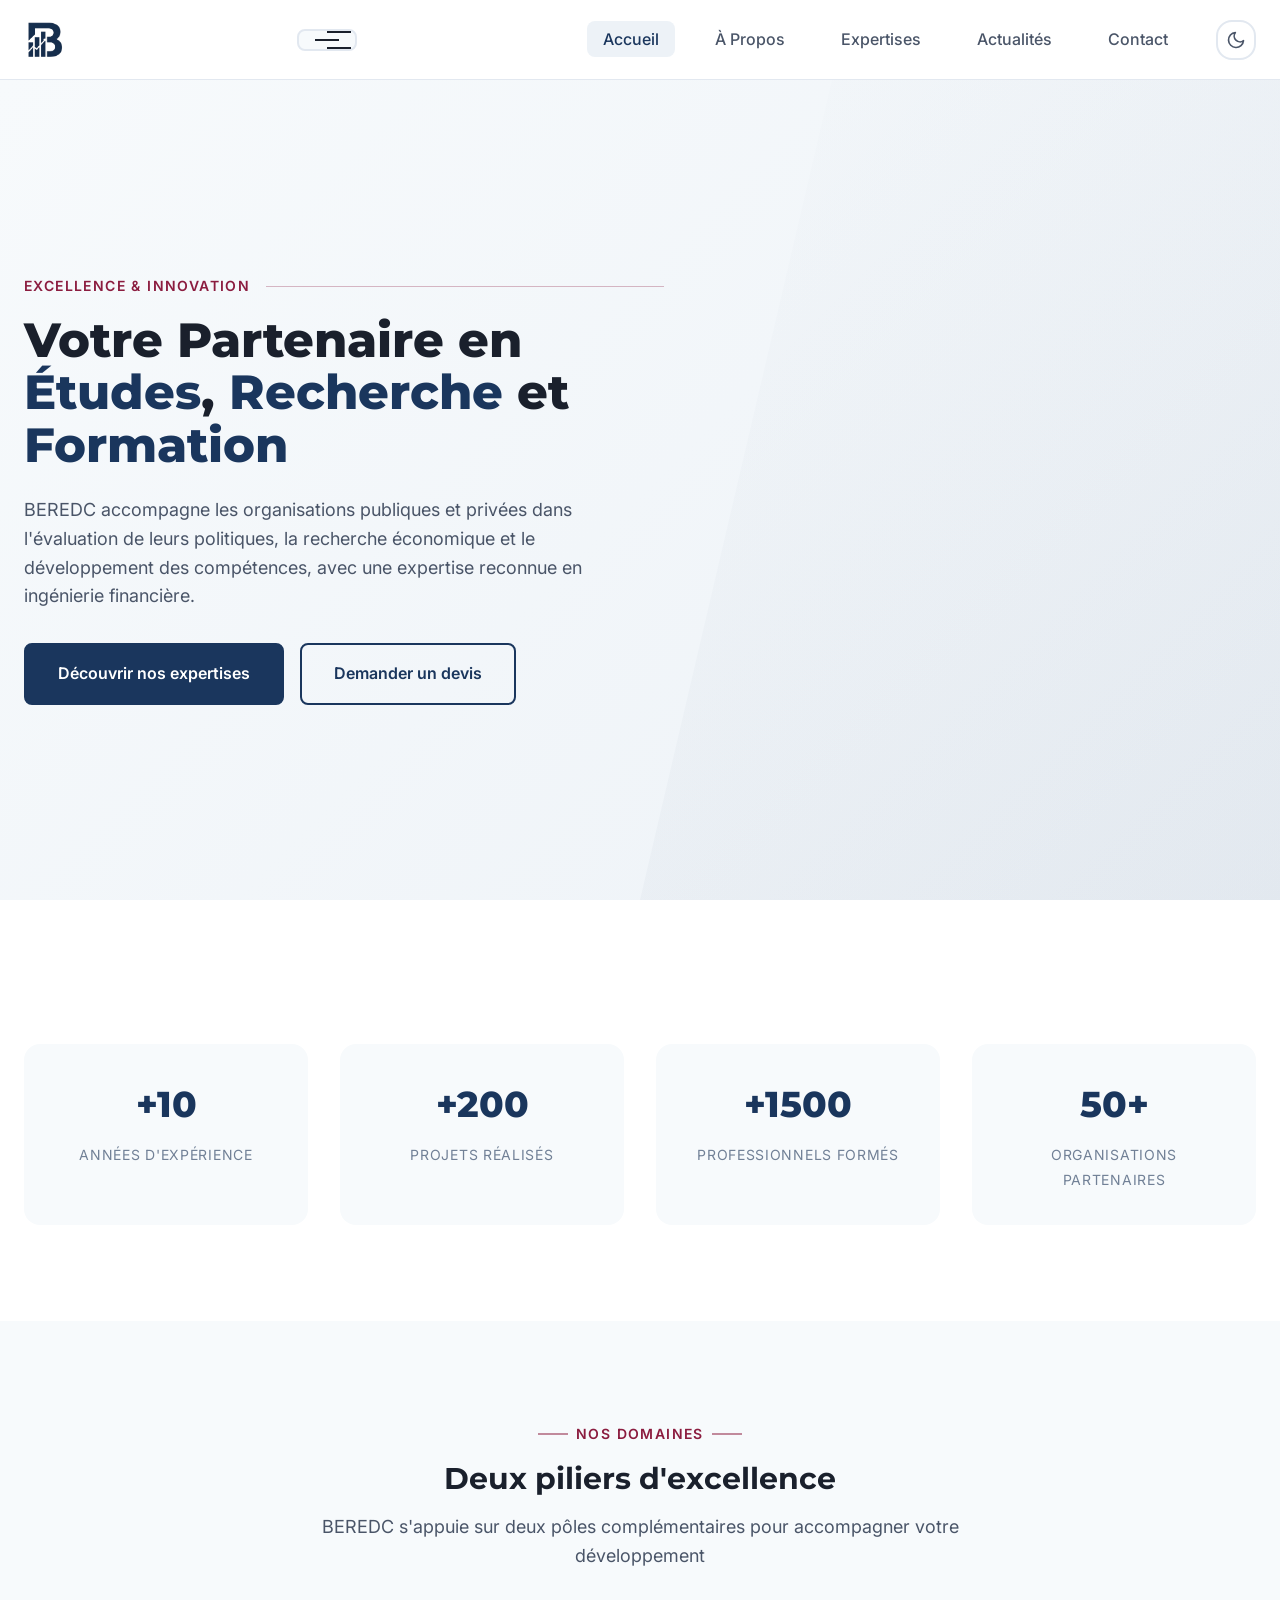
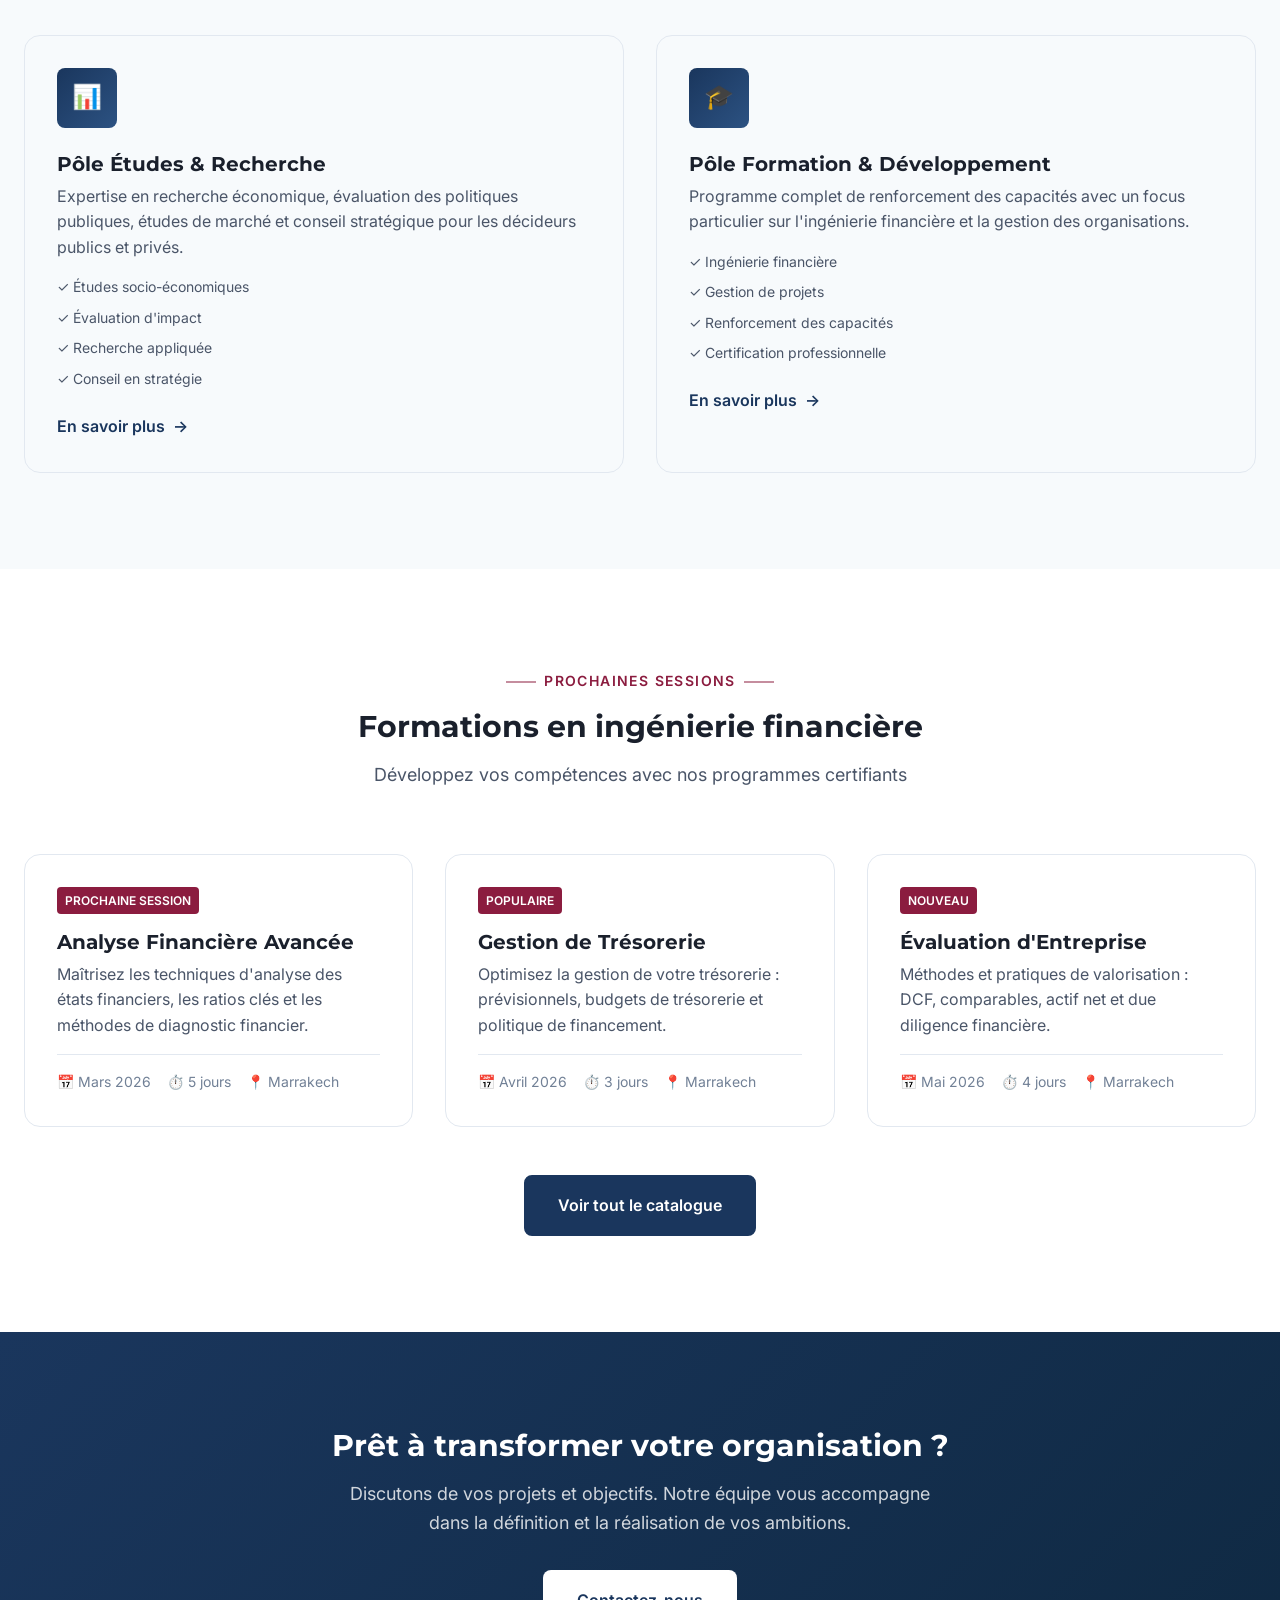
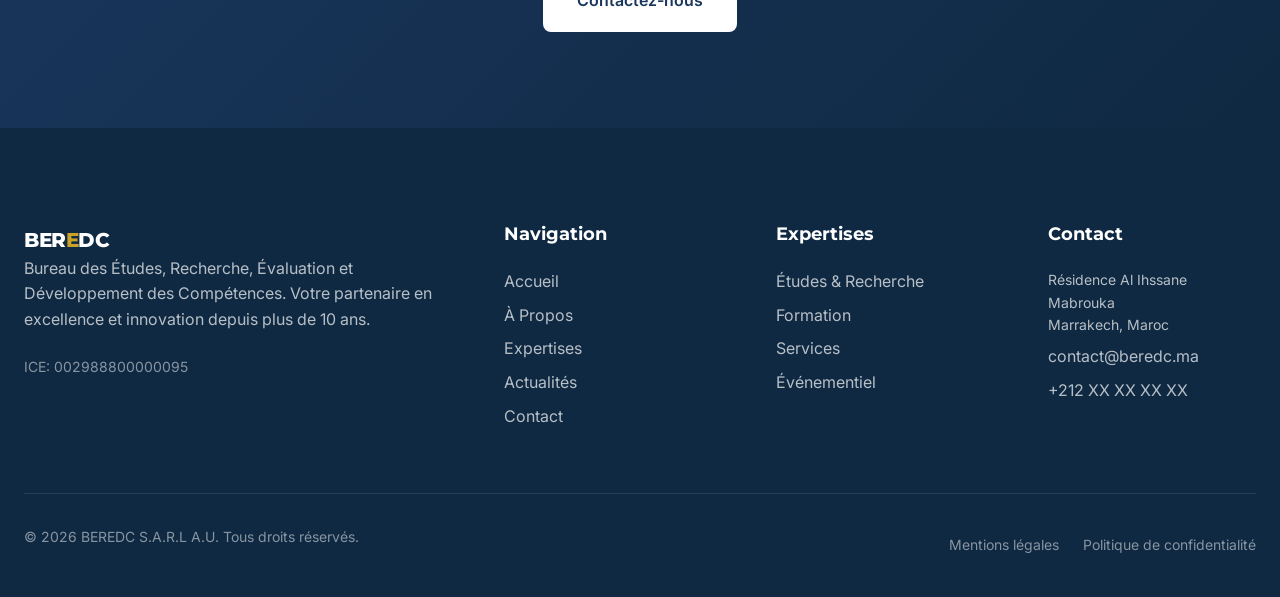
==== index.html @ d939fa5c "Initial commit: BEREDC website with responsive design, dark/light mode, mobile menu, all pages" ====
<!DOCTYPE html>
<html lang="fr">
<head>
  <meta charset="UTF-8">
  <meta name="viewport" content="width=device-width, initial-scale=1.0">
  <meta name="description" content="BEREDC - Bureau des Études, Recherche, Évaluation et Développement des Compétences. Expertise en études économiques, évaluation des politiques publiques et formation professionnelle à Marrakech.">
  <meta name="keywords" content="BEREDC, études économiques, recherche, évaluation, formation, développement des compétences, Marrakech, Maroc">
  <meta name="author" content="BEREDC S.A.R.L A.U">
  <meta name="theme-color" content="#1a365d">
  
  <!-- Open Graph -->
  <meta property="og:title" content="BEREDC - Excellence en Études, Recherche et Formation">
  <meta property="og:description" content="Bureau des Études, Recherche, Évaluation et Développement des Compétences. Expertise en études économiques et formation professionnelle.">
  <meta property="og:type" content="website">
  <meta property="og:url" content="https://www.beredc.ma">
  <meta property="og:image" content="https://www.beredc.ma/images/og-image.jpg">
  
  <title>BEREDC | Bureau des Études, Recherche & Développement des Compétences</title>
  
  <!-- Fonts -->
  <link rel="preconnect" href="https://fonts.googleapis.com">
  <link rel="preconnect" href="https://fonts.gstatic.com" crossorigin>
  <link href="https://fonts.googleapis.com/css2?family=Inter:wght@400;500;600;700&family=Montserrat:wght@600;700;800&display=swap" rel="stylesheet">
  
  <!-- Styles -->
  <link rel="stylesheet" href="css/styles.css">
  
  <!-- Favicon -->
  <link rel="icon" type="image/svg+xml" href="data:image/svg+xml,<svg xmlns='http://www.w3.org/2000/svg' viewBox='0 0 100 100'><text y='.9em' font-size='90'>🏛️</text></svg>">
  
  <!-- JSON-LD Structured Data -->
  <script type="application/ld+json">
  {
    "@context": "https://schema.org",
    "@type": "LocalBusiness",
    "name": "BEREDC S.A.R.L A.U",
    "alternateName": "Bureau des Études, Recherche, Évaluation et Développement des Compétences",
    "description": "Expertise en études économiques, évaluation des politiques publiques et formation professionnelle",
    "url": "https://www.beredc.ma",
    "telephone": "+212-XXX-XXXXXX",
    "email": "contact@beredc.ma",
    "address": {
      "@type": "PostalAddress",
      "streetAddress": "Résidence Al Ihssane Mabrouka",
      "addressLocality": "Marrakech",
      "addressCountry": "MA"
    },
    "founder": {
      "@type": "Person",
      "name": "M. El Houssain Choukar"
    },
    "taxID": "002988800000095",
    "sameAs": []
  }
  </script>
</head>
<body>
  <!-- Header -->
  <header class="header" role="banner">
    <div class="container header-inner">
      <a href="index.html" class="logo" aria-label="BEREDC - Page d'accueil">
        <img src="light%20mode%20logo%20.png" alt="BEREDC" class="logo-img logo-light" width="150" height="50">
        <img src="darkmodelogo%20.png" alt="BEREDC" class="logo-img logo-dark" width="150" height="50">
      </a>
      
      <button class="mobile-menu-btn" id="mobile-menu-btn" aria-label="Menu de navigation" aria-expanded="false" aria-controls="main-nav">
        <span class="hamburger"></span>
        <span class="menu-label">Menu</span>
      </button>
      
      <nav class="nav" id="main-nav" role="navigation" aria-label="Navigation principale">
        <ul class="nav-list">
          <li><a href="index.html" class="nav-link active">Accueil</a></li>
          <li><a href="a-propos.html" class="nav-link">À Propos</a></li>
          <li><a href="expertises.html" class="nav-link">Expertises</a></li>
          <li><a href="actualites.html" class="nav-link">Actualités</a></li>
          <li><a href="contact.html" class="nav-link">Contact</a></li>
        </ul>
        
        <button class="theme-toggle" id="theme-toggle" aria-label="Basculer entre le mode clair et sombre">
          <span class="theme-icon" aria-hidden="true">
            <svg xmlns="http://www.w3.org/2000/svg" viewBox="0 0 24 24" fill="none" stroke="currentColor" stroke-width="2" stroke-linecap="round" stroke-linejoin="round"><path d="M21 12.79A9 9 0 1 1 11.21 3 7 7 0 0 0 21 12.79z"/></svg>
          </span>
        </button>
      </nav>
    </div>
  </header>

  <!-- Main Content -->
  <main class="main">
    <!-- Hero Section -->
    <section class="hero" aria-labelledby="hero-title">
      <div class="container">
        <div class="hero-content">
          <p class="hero-subtitle">Excellence & Innovation</p>
          <h1 id="hero-title" class="hero-title">
            Votre Partenaire en <span class="accent">Études</span>, <span class="accent">Recherche</span> et <span class="accent">Formation</span>
          </h1>
          <p class="hero-description">
            BEREDC accompagne les organisations publiques et privées dans l'évaluation de leurs politiques, 
            la recherche économique et le développement des compétences, avec une expertise reconnue en ingénierie financière.
          </p>
          <div class="hero-cta">
            <a href="expertises.html" class="btn btn-primary">Découvrir nos expertises</a>
            <a href="contact.html" class="btn btn-secondary">Demander un devis</a>
          </div>
        </div>
      </div>
    </section>

    <!-- Stats Section -->
    <section class="section" aria-labelledby="stats-heading">
      <div class="container">
        <h2 id="stats-heading" class="sr-only">Nos chiffres clés</h2>
        <div class="stats-grid">
          <article class="stat-card animate-on-scroll">
            <span class="stat-number">+10</span>
            <span class="stat-label">Années d'expérience</span>
          </article>
          <article class="stat-card animate-on-scroll">
            <span class="stat-number">+200</span>
            <span class="stat-label">Projets réalisés</span>
          </article>
          <article class="stat-card animate-on-scroll">
            <span class="stat-number">+1500</span>
            <span class="stat-label">Professionnels formés</span>
          </article>
          <article class="stat-card animate-on-scroll">
            <span class="stat-number">50+</span>
            <span class="stat-label">Organisations partenaires</span>
          </article>
        </div>
      </div>
    </section>

    <!-- Services Section -->
    <section class="section services-section" aria-labelledby="services-title">
      <div class="container">
        <header class="section-header animate-on-scroll">
          <span class="section-label">Nos Domaines</span>
          <h2 id="services-title" class="section-title">Deux piliers d'excellence</h2>
          <p class="section-description">
            BEREDC s'appuie sur deux pôles complémentaires pour accompagner votre développement
          </p>
        </header>
        
        <div class="cards-grid">
          <!-- Pôle Études -->
          <article class="card animate-on-scroll">
            <div class="card-icon" aria-hidden="true">📊</div>
            <h3 class="card-title">Pôle Études & Recherche</h3>
            <p class="card-description">
              Expertise en recherche économique, évaluation des politiques publiques, études de marché 
              et conseil stratégique pour les décideurs publics et privés.
            </p>
            <ul style="margin-bottom: 1.5rem; color: var(--text-secondary); font-size: 0.875rem;">
              <li style="margin-bottom: 0.5rem;">✓ Études socio-économiques</li>
              <li style="margin-bottom: 0.5rem;">✓ Évaluation d'impact</li>
              <li style="margin-bottom: 0.5rem;">✓ Recherche appliquée</li>
              <li>✓ Conseil en stratégie</li>
            </ul>
            <a href="expertises.html#etudes" class="card-link">
              En savoir plus <span aria-hidden="true">→</span>
            </a>
          </article>
          
          <!-- Pôle Formation -->
          <article class="card animate-on-scroll">
            <div class="card-icon" aria-hidden="true">🎓</div>
            <h3 class="card-title">Pôle Formation & Développement</h3>
            <p class="card-description">
              Programme complet de renforcement des capacités avec un focus particulier sur 
              l'ingénierie financière et la gestion des organisations.
            </p>
            <ul style="margin-bottom: 1.5rem; color: var(--text-secondary); font-size: 0.875rem;">
              <li style="margin-bottom: 0.5rem;">✓ Ingénierie financière</li>
              <li style="margin-bottom: 0.5rem;">✓ Gestion de projets</li>
              <li style="margin-bottom: 0.5rem;">✓ Renforcement des capacités</li>
              <li>✓ Certification professionnelle</li>
            </ul>
            <a href="expertises.html#formation" class="card-link">
              En savoir plus <span aria-hidden="true">→</span>
            </a>
          </article>
        </div>
      </div>
    </section>

    <!-- Formations Phares Section -->
    <section class="section" aria-labelledby="formations-title">
      <div class="container">
        <header class="section-header animate-on-scroll">
          <span class="section-label">Prochaines sessions</span>
          <h2 id="formations-title" class="section-title">Formations en ingénierie financière</h2>
          <p class="section-description">
            Développez vos compétences avec nos programmes certifiants
          </p>
        </header>
        
        <div class="cards-grid">
          <article class="card formation-card animate-on-scroll">
            <span class="formation-badge">Prochaine session</span>
            <h3 class="card-title">Analyse Financière Avancée</h3>
            <p class="card-description">
              Maîtrisez les techniques d'analyse des états financiers, 
              les ratios clés et les méthodes de diagnostic financier.
            </p>
            <div class="formation-meta">
              <span>📅 Mars 2026</span>
              <span>⏱️ 5 jours</span>
              <span>📍 Marrakech</span>
            </div>
          </article>
          
          <article class="card formation-card animate-on-scroll">
            <span class="formation-badge">Populaire</span>
            <h3 class="card-title">Gestion de Trésorerie</h3>
            <p class="card-description">
              Optimisez la gestion de votre trésorerie : prévisionnels, 
              budgets de trésorerie et politique de financement.
            </p>
            <div class="formation-meta">
              <span>📅 Avril 2026</span>
              <span>⏱️ 3 jours</span>
              <span>📍 Marrakech</span>
            </div>
          </article>
          
          <article class="card formation-card animate-on-scroll">
            <span class="formation-badge">Nouveau</span>
            <h3 class="card-title">Évaluation d'Entreprise</h3>
            <p class="card-description">
              Méthodes et pratiques de valorisation : DCF, comparables, 
              actif net et due diligence financière.
            </p>
            <div class="formation-meta">
              <span>📅 Mai 2026</span>
              <span>⏱️ 4 jours</span>
              <span>📍 Marrakech</span>
            </div>
          </article>
        </div>
        
        <div class="text-center" style="margin-top: 3rem;">
          <a href="expertises.html#formation" class="btn btn-primary">Voir tout le catalogue</a>
        </div>
      </div>
    </section>

    <!-- CTA Section -->
    <section class="section" style="background: linear-gradient(135deg, var(--color-primary) 0%, var(--color-primary-dark) 100%); color: white;">
      <div class="container text-center">
        <h2 class="animate-on-scroll" style="color: white; margin-bottom: 1rem;">Prêt à transformer votre organisation ?</h2>
        <p class="animate-on-scroll" style="color: rgba(255,255,255,0.8); font-size: 1.125rem; max-width: 600px; margin: 0 auto 2rem;">
          Discutons de vos projets et objectifs. Notre équipe vous accompagne dans la définition 
          et la réalisation de vos ambitions.
        </p>
        <div class="animate-on-scroll">
          <a href="contact.html" class="btn" style="background: white; color: var(--color-primary);">Contactez-nous</a>
        </div>
      </div>
    </section>
  </main>

  <!-- Footer -->
  <footer class="footer" role="contentinfo">
    <div class="container">
      <div class="footer-grid">
        <!-- Brand -->
        <div class="footer-brand">
          <span class="logo-text">BER<span>E</span>DC</span>
          <p class="footer-description">
            Bureau des Études, Recherche, Évaluation et Développement des Compétences. 
            Votre partenaire en excellence et innovation depuis plus de 10 ans.
          </p>
          <p style="color: rgba(255,255,255,0.5); font-size: 0.875rem;">
            ICE: 002988800000095
          </p>
        </div>
        
        <!-- Links -->
        <div>
          <h3 class="footer-title">Navigation</h3>
          <ul class="footer-links">
            <li><a href="index.html" class="footer-link">Accueil</a></li>
            <li><a href="a-propos.html" class="footer-link">À Propos</a></li>
            <li><a href="expertises.html" class="footer-link">Expertises</a></li>
            <li><a href="actualites.html" class="footer-link">Actualités</a></li>
            <li><a href="contact.html" class="footer-link">Contact</a></li>
          </ul>
        </div>
        
        <!-- Expertises -->
        <div>
          <h3 class="footer-title">Expertises</h3>
          <ul class="footer-links">
            <li><a href="expertises.html#etudes" class="footer-link">Études & Recherche</a></li>
            <li><a href="expertises.html#formation" class="footer-link">Formation</a></li>
            <li><a href="expertises.html#services" class="footer-link">Services</a></li>
            <li><a href="expertises.html#evenementiel" class="footer-link">Événementiel</a></li>
          </ul>
        </div>
        
        <!-- Contact -->
        <div>
          <h3 class="footer-title">Contact</h3>
          <ul class="footer-links">
            <li style="color: rgba(255,255,255,0.7); font-size: 0.875rem;">
              Résidence Al Ihssane Mabrouka<br>
              Marrakech, Maroc
            </li>
            <li><a href="mailto:contact@beredc.ma" class="footer-link">contact@beredc.ma</a></li>
            <li><a href="tel:+212XXXXXXXXX" class="footer-link">+212 XX XX XX XX</a></li>
          </ul>
        </div>
      </div>
      
      <div class="footer-bottom">
        <p class="footer-copyright">
          © 2026 BEREDC S.A.R.L A.U. Tous droits réservés.
        </p>
        <div class="footer-legal">
          <a href="#">Mentions légales</a>
          <a href="#">Politique de confidentialité</a>
        </div>
      </div>
    </div>
  </footer>

  <script src="js/main.js" defer></script>
</body>
</html>
---- css/styles.css ----
/* ============================================
   BEREDC - Bureau des Études, Recherche, 
   Évaluation et Développement des Compétences
   Design System & Stylesheet
   ============================================ */

/* CSS Custom Properties - Design Tokens */
:root {
  /* Couleurs primaires */
  --color-primary: #1a365d;
  --color-primary-light: #2c5282;
  --color-primary-dark: #0f2942;
  
  /* Couleurs secondaires */
  --color-secondary: #8b1c3f;
  --color-secondary-light: #a52c4f;
  --color-accent: #c9a227;
  --color-accent-light: #d4b43a;
  
  /* Mode Clair (défaut) */
  --bg-primary: #ffffff;
  --bg-secondary: #f7fafc;
  --bg-tertiary: #edf2f7;
  --text-primary: #1a202c;
  --text-secondary: #4a5568;
  --text-muted: #718096;
  --border-color: #e2e8f0;
  --shadow-sm: 0 1px 3px rgba(0, 0, 0, 0.1);
  --shadow-md: 0 4px 6px rgba(0, 0, 0, 0.1);
  --shadow-lg: 0 10px 25px rgba(0, 0, 0, 0.15);
  --shadow-xl: 0 20px 40px rgba(0, 0, 0, 0.2);
  
  /* Espacements */
  --space-xs: 0.25rem;
  --space-sm: 0.5rem;
  --space-md: 1rem;
  --space-lg: 1.5rem;
  --space-xl: 2rem;
  --space-2xl: 3rem;
  --space-3xl: 4rem;
  --space-4xl: 6rem;
  
  /* Typographie */
  --font-primary: 'Inter', -apple-system, BlinkMacSystemFont, 'Segoe UI', Roboto, sans-serif;
  --font-heading: 'Montserrat', var(--font-primary);
  --text-xs: 0.75rem;
  --text-sm: 0.875rem;
  --text-base: 1rem;
  --text-lg: 1.125rem;
  --text-xl: 1.25rem;
  --text-2xl: 1.5rem;
  --text-3xl: 1.875rem;
  --text-4xl: 2.25rem;
  --text-5xl: 3rem;
  --text-6xl: 4rem;
  
  /* Bordures */
  --radius-sm: 0.25rem;
  --radius-md: 0.5rem;
  --radius-lg: 1rem;
  --radius-xl: 1.5rem;
  
  /* Transitions */
  --transition-fast: 150ms ease;
  --transition-base: 300ms ease;
  --transition-slow: 500ms ease;
  
  /* Layout */
  --container-max: 1280px;
  --container-narrow: 768px;
  --header-height: 80px;
}

/* Mode Sombre */
[data-theme="dark"] {
  --bg-primary: #0f1419;
  --bg-secondary: #1a202c;
  --bg-tertiary: #2d3748;
  --text-primary: #f7fafc;
  --text-secondary: #e2e8f0;
  --text-muted: #a0aec0;
  --border-color: #2d3748;
  --shadow-sm: 0 1px 3px rgba(0, 0, 0, 0.3);
  --shadow-md: 0 4px 6px rgba(0, 0, 0, 0.4);
  --shadow-lg: 0 10px 25px rgba(0, 0, 0, 0.5);
  --shadow-xl: 0 20px 40px rgba(0, 0, 0, 0.6);
}

/* Reset & Base */
*, *::before, *::after {
  box-sizing: border-box;
  margin: 0;
  padding: 0;
}

html {
  scroll-behavior: smooth;
  font-size: 16px;
}

body {
  font-family: var(--font-primary);
  font-size: var(--text-base);
  line-height: 1.6;
  color: var(--text-primary);
  background-color: var(--bg-primary);
  transition: background-color var(--transition-base), color var(--transition-base);
  min-height: 100vh;
  display: flex;
  flex-direction: column;
}

img {
  max-width: 100%;
  height: auto;
  display: block;
}

a {
  color: var(--color-primary);
  text-decoration: none;
  transition: color var(--transition-fast);
}

a:hover {
  color: var(--color-primary-light);
}

ul {
  list-style: none;
}

/* Typography */
h1, h2, h3, h4, h5, h6 {
  font-family: var(--font-heading);
  font-weight: 700;
  line-height: 1.2;
  color: var(--text-primary);
}

h1 { font-size: var(--text-5xl); }
h2 { font-size: var(--text-3xl); }
h3 { font-size: var(--text-2xl); }
h4 { font-size: var(--text-xl); }

p {
  margin-bottom: var(--space-md);
  color: var(--text-secondary);
}

/* Container */
.container {
  width: 100%;
  max-width: var(--container-max);
  margin: 0 auto;
  padding: 0 var(--space-lg);
}

.container-narrow {
  max-width: var(--container-narrow);
}

/* ============================================
   HEADER & NAVIGATION
   ============================================ */
.header {
  position: fixed;
  top: 0;
  left: 0;
  right: 0;
  height: var(--header-height);
  background-color: var(--bg-primary);
  border-bottom: 1px solid var(--border-color);
  z-index: 1000;
  transition: background-color var(--transition-base), 
              border-color var(--transition-base),
              box-shadow var(--transition-base);
}

.header.scrolled {
  box-shadow: var(--shadow-md);
}

.header-inner {
  display: flex;
  align-items: center;
  justify-content: space-between;
  height: 100%;
}

.logo {
  display: flex;
  align-items: center;
  gap: var(--space-md);
}

.logo-img {
  height: 40px;
  width: auto;
  object-fit: contain;
}

/* Logo for light theme (dark logo image) */
.logo-light {
  display: block;
}

.logo-dark {
  display: none;
}

/* Logo for dark theme (light logo image) */
[data-theme="dark"] .logo-light {
  display: none;
}

[data-theme="dark"] .logo-dark {
  display: block;
}

/* Fallback for browsers without JS */
@media (prefers-color-scheme: dark) {
  html:not([data-theme]) .logo-light {
    display: none;
  }
  html:not([data-theme]) .logo-dark {
    display: block;
  }
}

.logo-text {
  font-family: var(--font-heading);
  font-size: var(--text-xl);
  font-weight: 800;
  color: var(--color-primary);
  letter-spacing: -0.02em;
}

.logo-text span {
  color: var(--color-secondary);
}

/* Navigation */
.nav {
  display: flex;
  align-items: center;
  gap: var(--space-xl);
}

.nav-list {
  display: flex;
  gap: var(--space-lg);
}

.nav-link {
  font-weight: 500;
  color: var(--text-secondary);
  padding: var(--space-sm) var(--space-md);
  border-radius: var(--radius-md);
  transition: all var(--transition-fast);
}

.nav-link:hover,
.nav-link.active {
  color: var(--color-primary);
  background-color: var(--bg-tertiary);
}

/* Theme Toggle */
.theme-toggle {
  background: none;
  border: 2px solid var(--border-color);
  border-radius: var(--radius-lg);
  padding: var(--space-sm);
  cursor: pointer;
  display: flex;
  align-items: center;
  gap: var(--space-sm);
  transition: all var(--transition-fast);
  color: var(--text-secondary);
}

.theme-toggle:hover {
  border-color: var(--color-primary);
}

.theme-icon {
  width: 20px;
  height: 20px;
  transition: transform var(--transition-base);
}

/* Mobile Menu Button */
.mobile-menu-btn {
  display: none;
  background: var(--bg-secondary);
  border: 2px solid var(--border-color);
  border-radius: var(--radius-md);
  cursor: pointer;
  padding: var(--space-sm) var(--space-md);
  color: var(--text-primary);
  z-index: 1001;
  transition: all var(--transition-fast);
  display: flex;
  align-items: center;
  gap: var(--space-sm);
  font-family: var(--font-primary);
  font-weight: 600;
  font-size: var(--text-sm);
}

.mobile-menu-btn:hover {
  border-color: var(--color-primary);
  background: var(--bg-tertiary);
}

.menu-label {
  display: none;
}

.hamburger {
  width: 24px;
  height: 2px;
  background-color: currentColor;
  position: relative;
  transition: all var(--transition-base);
}

.hamburger::before,
.hamburger::after {
  content: '';
  position: absolute;
  width: 100%;
  height: 100%;
  background-color: currentColor;
  transition: all var(--transition-base);
}

.hamburger::before { top: -8px; }
.hamburger::after { bottom: -8px; }

.mobile-menu-btn.active .hamburger {
  background-color: transparent;
}

.mobile-menu-btn.active .hamburger::before {
  top: 0;
  transform: rotate(45deg);
}

.mobile-menu-btn.active .hamburger::after {
  bottom: 0;
  transform: rotate(-45deg);
}

/* ============================================
   MAIN CONTENT
   ============================================ */
.main {
  flex: 1;
  margin-top: var(--header-height);
}

/* ============================================
   HERO SECTION
   ============================================ */
.hero {
  position: relative;
  min-height: calc(100vh - var(--header-height));
  display: flex;
  align-items: center;
  background: linear-gradient(135deg, var(--bg-secondary) 0%, var(--bg-tertiary) 100%);
  overflow: hidden;
}

.hero::before {
  content: '';
  position: absolute;
  top: 0;
  right: 0;
  width: 50%;
  height: 100%;
  background: linear-gradient(135deg, transparent 0%, rgba(26, 54, 93, 0.05) 100%);
  clip-path: polygon(30% 0, 100% 0, 100% 100%, 0% 100%);
}

.hero-content {
  position: relative;
  z-index: 1;
  max-width: 640px;
}

.hero-subtitle {
  font-size: var(--text-sm);
  font-weight: 600;
  text-transform: uppercase;
  letter-spacing: 0.1em;
  color: var(--color-secondary);
  margin-bottom: var(--space-md);
  display: flex;
  align-items: center;
  gap: var(--space-md);
}

.hero-subtitle::after {
  content: '';
  flex: 1;
  height: 1px;
  background-color: var(--color-secondary);
  opacity: 0.3;
}

.hero-title {
  font-size: var(--text-5xl);
  font-weight: 800;
  line-height: 1.1;
  margin-bottom: var(--space-lg);
  color: var(--text-primary);
}

.hero-title .accent {
  color: var(--color-primary);
}

.hero-description {
  font-size: var(--text-lg);
  color: var(--text-secondary);
  margin-bottom: var(--space-xl);
  max-width: 560px;
}

.hero-cta {
  display: flex;
  gap: var(--space-md);
  flex-wrap: wrap;
}

/* ============================================
   BUTTONS
   ============================================ */
.btn {
  display: inline-flex;
  align-items: center;
  justify-content: center;
  gap: var(--space-sm);
  padding: var(--space-md) var(--space-xl);
  font-family: var(--font-primary);
  font-size: var(--text-base);
  font-weight: 600;
  border-radius: var(--radius-md);
  border: 2px solid transparent;
  cursor: pointer;
  transition: all var(--transition-fast);
  text-decoration: none;
}

.btn-primary {
  background-color: var(--color-primary);
  color: white;
  border-color: var(--color-primary);
}

.btn-primary:hover {
  background-color: var(--color-primary-light);
  border-color: var(--color-primary-light);
  color: white;
  transform: translateY(-2px);
  box-shadow: var(--shadow-lg);
}

.btn-secondary {
  background-color: transparent;
  color: var(--color-primary);
  border-color: var(--color-primary);
}

.btn-secondary:hover {
  background-color: var(--color-primary);
  color: white;
  transform: translateY(-2px);
}

.btn-accent {
  background-color: var(--color-accent);
  color: var(--color-primary-dark);
  border-color: var(--color-accent);
}

.btn-accent:hover {
  background-color: var(--color-accent-light);
  border-color: var(--color-accent-light);
  transform: translateY(-2px);
}

/* ============================================
   SECTIONS
   ============================================ */
.section {
  padding: var(--space-4xl) 0;
}

.section-header {
  text-align: center;
  max-width: 640px;
  margin: 0 auto var(--space-3xl);
}

.section-label {
  font-size: var(--text-sm);
  font-weight: 600;
  text-transform: uppercase;
  letter-spacing: 0.1em;
  color: var(--color-secondary);
  margin-bottom: var(--space-md);
  display: inline-flex;
  align-items: center;
  gap: var(--space-sm);
}

.section-label::before,
.section-label::after {
  content: '';
  width: 30px;
  height: 2px;
  background-color: var(--color-secondary);
  opacity: 0.5;
}

.section-title {
  font-size: var(--text-3xl);
  margin-bottom: var(--space-md);
  color: var(--text-primary);
}

.section-description {
  font-size: var(--text-lg);
  color: var(--text-secondary);
}

/* Stats Section */
.stats-grid {
  display: grid;
  grid-template-columns: repeat(4, 1fr);
  gap: var(--space-xl);
  margin-top: var(--space-2xl);
}

.stat-card {
  text-align: center;
  padding: var(--space-xl);
  background-color: var(--bg-secondary);
  border-radius: var(--radius-lg);
  transition: all var(--transition-base);
}

.stat-card:hover {
  transform: translateY(-5px);
  box-shadow: var(--shadow-lg);
}

.stat-number {
  font-family: var(--font-heading);
  font-size: var(--text-4xl);
  font-weight: 800;
  color: var(--color-primary);
  display: block;
  margin-bottom: var(--space-sm);
}

.stat-label {
  font-size: var(--text-sm);
  color: var(--text-muted);
  text-transform: uppercase;
  letter-spacing: 0.05em;
}

/* ============================================
   CARDS & GRIDS
   ============================================ */
.cards-grid {
  display: grid;
  grid-template-columns: repeat(auto-fit, minmax(300px, 1fr));
  gap: var(--space-xl);
}

.card {
  background-color: var(--bg-secondary);
  border-radius: var(--radius-lg);
  padding: var(--space-xl);
  border: 1px solid var(--border-color);
  transition: all var(--transition-base);
  position: relative;
  overflow: hidden;
}

.card::before {
  content: '';
  position: absolute;
  top: 0;
  left: 0;
  width: 100%;
  height: 4px;
  background: linear-gradient(90deg, var(--color-primary), var(--color-secondary));
  transform: scaleX(0);
  transition: transform var(--transition-base);
}

.card:hover {
  transform: translateY(-8px);
  box-shadow: var(--shadow-xl);
  border-color: transparent;
}

.card:hover::before {
  transform: scaleX(1);
}

.card-icon {
  width: 60px;
  height: 60px;
  background: linear-gradient(135deg, var(--color-primary), var(--color-primary-light));
  border-radius: var(--radius-md);
  display: flex;
  align-items: center;
  justify-content: center;
  margin-bottom: var(--space-lg);
  font-size: var(--text-2xl);
  color: white;
}

.card-title {
  font-size: var(--text-xl);
  margin-bottom: var(--space-sm);
  color: var(--text-primary);
}

.card-description {
  color: var(--text-secondary);
  margin-bottom: var(--space-md);
}

.card-link {
  font-weight: 600;
  color: var(--color-primary);
  display: inline-flex;
  align-items: center;
  gap: var(--space-sm);
}

.card-link:hover {
  gap: var(--space-md);
}

/* ============================================
   SERVICES SECTION
   ============================================ */
.services-section {
  background-color: var(--bg-secondary);
}

.service-card {
  display: flex;
  flex-direction: column;
  height: 100%;
}

.service-card .card-content {
  flex: 1;
}

/* ============================================
   FORMATIONS
   ============================================ */
.formation-card {
  background-color: var(--bg-primary);
  border: 1px solid var(--border-color);
}

.formation-badge {
  display: inline-block;
  padding: var(--space-xs) var(--space-sm);
  background-color: var(--color-secondary);
  color: white;
  font-size: var(--text-xs);
  font-weight: 600;
  text-transform: uppercase;
  border-radius: var(--radius-sm);
  margin-bottom: var(--space-md);
}

.formation-meta {
  display: flex;
  gap: var(--space-md);
  margin-top: var(--space-md);
  padding-top: var(--space-md);
  border-top: 1px solid var(--border-color);
  font-size: var(--text-sm);
  color: var(--text-muted);
}

/* ============================================
   ABOUT SECTION
   ============================================ */
.about-grid {
  display: grid;
  grid-template-columns: 1fr 1fr;
  gap: var(--space-4xl);
  align-items: center;
}

.about-image {
  position: relative;
}

.about-image img {
  border-radius: var(--radius-lg);
  box-shadow: var(--shadow-xl);
}

.about-image::before {
  content: '';
  position: absolute;
  top: var(--space-xl);
  left: var(--space-xl);
  width: 100%;
  height: 100%;
  border: 3px solid var(--color-accent);
  border-radius: var(--radius-lg);
  z-index: -1;
}

.about-content h2 {
  margin-bottom: var(--space-lg);
}

.values-list {
  margin-top: var(--space-xl);
}

.value-item {
  display: flex;
  align-items: flex-start;
  gap: var(--space-md);
  margin-bottom: var(--space-lg);
}

.value-icon {
  width: 40px;
  height: 40px;
  background-color: var(--color-primary);
  color: white;
  border-radius: var(--radius-md);
  display: flex;
  align-items: center;
  justify-content: center;
  flex-shrink: 0;
}

.value-content h4 {
  margin-bottom: var(--space-xs);
}

/* ============================================
   TEAM SECTION
   ============================================ */
.team-grid {
  display: grid;
  grid-template-columns: repeat(auto-fit, minmax(250px, 1fr));
  gap: var(--space-xl);
}

.team-card {
  text-align: center;
  padding: var(--space-xl);
  background-color: var(--bg-secondary);
  border-radius: var(--radius-lg);
  transition: all var(--transition-base);
}

.team-card:hover {
  transform: translateY(-5px);
  box-shadow: var(--shadow-lg);
}

.team-avatar {
  width: 120px;
  height: 120px;
  border-radius: 50%;
  margin: 0 auto var(--space-lg);
  object-fit: cover;
  border: 4px solid var(--color-accent);
}

.team-name {
  font-size: var(--text-lg);
  margin-bottom: var(--space-xs);
}

.team-role {
  color: var(--color-secondary);
  font-weight: 500;
  font-size: var(--text-sm);
}

/* ============================================
   NEWS / ACTUALITÉS
   ============================================ */
.news-grid {
  display: grid;
  grid-template-columns: repeat(auto-fit, minmax(350px, 1fr));
  gap: var(--space-xl);
}

.news-card {
  background-color: var(--bg-secondary);
  border-radius: var(--radius-lg);
  overflow: hidden;
  border: 1px solid var(--border-color);
  transition: all var(--transition-base);
}

.news-card:hover {
  transform: translateY(-5px);
  box-shadow: var(--shadow-lg);
}

.news-image {
  width: 100%;
  height: 200px;
  object-fit: cover;
}

.news-content {
  padding: var(--space-xl);
}

.news-date {
  font-size: var(--text-sm);
  color: var(--text-muted);
  margin-bottom: var(--space-sm);
}

.news-title {
  font-size: var(--text-lg);
  margin-bottom: var(--space-sm);
  color: var(--text-primary);
}

.news-excerpt {
  color: var(--text-secondary);
  font-size: var(--text-sm);
}

/* ============================================
   CONTACT PAGE
   ============================================ */
.contact-section {
  background-color: var(--bg-secondary);
}

.contact-grid {
  display: grid;
  grid-template-columns: 1fr 1.5fr;
  gap: var(--space-4xl);
}

.contact-info {
  display: flex;
  flex-direction: column;
  gap: var(--space-xl);
}

.contact-card {
  background-color: var(--bg-primary);
  padding: var(--space-xl);
  border-radius: var(--radius-lg);
  border: 1px solid var(--border-color);
}

.contact-card-icon {
  width: 50px;
  height: 50px;
  background: linear-gradient(135deg, var(--color-primary), var(--color-secondary));
  border-radius: var(--radius-md);
  display: flex;
  align-items: center;
  justify-content: center;
  margin-bottom: var(--space-md);
  font-size: var(--text-xl);
  color: white;
}

.contact-card-title {
  font-size: var(--text-lg);
  margin-bottom: var(--space-sm);
}

.contact-card-content {
  color: var(--text-secondary);
  font-size: var(--text-sm);
}

/* Formulaire */
.form-group {
  margin-bottom: var(--space-lg);
}

.form-label {
  display: block;
  font-weight: 500;
  margin-bottom: var(--space-sm);
  color: var(--text-primary);
}

.form-input,
.form-select,
.form-textarea {
  width: 100%;
  padding: var(--space-md);
  border: 2px solid var(--border-color);
  border-radius: var(--radius-md);
  background-color: var(--bg-primary);
  color: var(--text-primary);
  font-family: var(--font-primary);
  font-size: var(--text-base);
  transition: border-color var(--transition-fast);
}

.form-input:focus,
.form-select:focus,
.form-textarea:focus {
  outline: none;
  border-color: var(--color-primary);
}

.form-input.error,
.form-select.error,
.form-textarea.error {
  border-color: #e53e3e;
}

.form-error {
  color: #e53e3e;
  font-size: var(--text-sm);
  margin-top: var(--space-xs);
  display: flex;
  align-items: center;
  gap: var(--space-xs);
}

.form-success {
  background-color: #c6f6d5;
  color: #22543d;
  padding: var(--space-lg);
  border-radius: var(--radius-md);
  margin-bottom: var(--space-lg);
  display: flex;
  align-items: center;
  gap: var(--space-md);
}

/* Map */
.map-container {
  width: 100%;
  height: 400px;
  border-radius: var(--radius-lg);
  overflow: hidden;
  margin-top: var(--space-xl);
  border: 1px solid var(--border-color);
}

.map-container iframe {
  width: 100%;
  height: 100%;
  border: none;
}

/* ============================================
   FOOTER
   ============================================ */
.footer {
  background-color: var(--color-primary-dark);
  color: white;
  padding: var(--space-4xl) 0 var(--space-xl);
}

.footer-grid {
  display: grid;
  grid-template-columns: 2fr 1fr 1fr 1fr;
  gap: var(--space-3xl);
  margin-bottom: var(--space-3xl);
}

.footer-brand .logo-text {
  color: white;
  margin-bottom: var(--space-md);
}

.footer-brand .logo-text span {
  color: var(--color-accent);
}

.footer-description {
  color: rgba(255, 255, 255, 0.7);
  margin-bottom: var(--space-lg);
}

.footer-title {
  font-size: var(--text-lg);
  color: white;
  margin-bottom: var(--space-lg);
}

.footer-links {
  display: flex;
  flex-direction: column;
  gap: var(--space-sm);
}

.footer-link {
  color: rgba(255, 255, 255, 0.7);
  transition: color var(--transition-fast);
}

.footer-link:hover {
  color: white;
}

.footer-bottom {
  border-top: 1px solid rgba(255, 255, 255, 0.1);
  padding-top: var(--space-xl);
  display: flex;
  justify-content: space-between;
  align-items: center;
  flex-wrap: wrap;
  gap: var(--space-md);
}

.footer-copyright {
  color: rgba(255, 255, 255, 0.5);
  font-size: var(--text-sm);
}

.footer-legal {
  display: flex;
  gap: var(--space-lg);
}

.footer-legal a {
  color: rgba(255, 255, 255, 0.5);
  font-size: var(--text-sm);
}

.footer-legal a:hover {
  color: white;
}

/* ============================================
   ANIMATIONS
   ============================================ */
@keyframes fadeInUp {
  from {
    opacity: 0;
    transform: translateY(30px);
  }
  to {
    opacity: 1;
    transform: translateY(0);
  }
}

@keyframes fadeIn {
  from { opacity: 0; }
  to { opacity: 1; }
}

.animate-on-scroll {
  opacity: 0;
  transform: translateY(30px);
  transition: opacity 0.6s ease, transform 0.6s ease;
}

.animate-on-scroll.visible {
  opacity: 1;
  transform: translateY(0);
}

/* ============================================
   RESPONSIVE DESIGN
   ============================================ */
@media (max-width: 1024px) {
  :root {
    --text-5xl: 2.5rem;
    --text-4xl: 2rem;
    --text-3xl: 1.5rem;
  }
  
  .stats-grid {
    grid-template-columns: repeat(2, 1fr);
  }
  
  .footer-grid {
    grid-template-columns: repeat(2, 1fr);
  }
}

@media (max-width: 768px) {
  :root {
    --text-6xl: 2.5rem;
    --text-5xl: 2rem;
    --text-4xl: 1.75rem;
    --text-3xl: 1.25rem;
    --space-4xl: 3rem;
    --space-3xl: 2rem;
  }
  
  .mobile-menu-btn {
    display: flex;
  }
  
  .menu-label {
    display: inline;
  }
  
  .nav {
    position: fixed;
    top: 0;
    right: 0;
    bottom: 0;
    width: 85%;
    max-width: 320px;
    background-color: var(--bg-primary);
    flex-direction: column;
    padding: calc(var(--header-height) + var(--space-xl)) var(--space-xl) var(--space-xl);
    transform: translateX(100%);
    transition: transform var(--transition-base);
    box-shadow: var(--shadow-xl);
    z-index: 999;
    border-left: 1px solid var(--border-color);
  }
  
  .nav.active {
    transform: translateX(0);
  }
  
  /* Backdrop overlay */
  .nav-backdrop {
    position: fixed;
    top: 0;
    left: 0;
    right: 0;
    bottom: 0;
    background-color: rgba(0, 0, 0, 0.5);
    opacity: 0;
    visibility: hidden;
    transition: all var(--transition-base);
    z-index: 998;
  }
  
  .nav-backdrop.active {
    opacity: 1;
    visibility: visible;
  }
  
  .nav-list {
    flex-direction: column;
    width: 100%;
    gap: var(--space-sm);
  }
  
  .nav-link {
    padding: var(--space-md);
    font-size: var(--text-lg);
    border-bottom: 1px solid var(--border-color);
    border-radius: 0;
  }
  
  .nav-link:last-child {
    border-bottom: none;
  }
  
  /* Close button in sidebar */
  .nav-close {
    position: absolute;
    top: var(--space-lg);
    right: var(--space-lg);
    background: none;
    border: none;
    font-size: 1.5rem;
    cursor: pointer;
    color: var(--text-primary);
    padding: var(--space-sm);
    width: 40px;
    height: 40px;
    display: flex;
    align-items: center;
    justify-content: center;
    border-radius: var(--radius-md);
  }
  
  .nav-close:hover {
    background: var(--bg-tertiary);
  }
  
  .hero {
    text-align: center;
  }
  
  .hero-subtitle::after {
    display: none;
  }
  
  .hero-cta {
    justify-content: center;
  }
  
  .stats-grid {
    grid-template-columns: 1fr;
    gap: var(--space-md);
  }
  
  .about-grid,
  .contact-grid {
    grid-template-columns: 1fr;
  }
  
  .about-image::before {
    display: none;
  }
  
  .footer-grid {
    grid-template-columns: 1fr;
    gap: var(--space-xl);
  }
  
  .footer-bottom {
    flex-direction: column;
    text-align: center;
  }
}

@media (max-width: 480px) {
  .container {
    padding: 0 var(--space-md);
  }
  
  .btn {
    width: 100%;
  }
  
  .hero-cta {
    flex-direction: column;
  }
  
  .cards-grid,
  .news-grid {
    grid-template-columns: 1fr;
  }
}

/* ============================================
   UTILITIES
   ============================================ */
.sr-only {
  position: absolute;
  width: 1px;
  height: 1px;
  padding: 0;
  margin: -1px;
  overflow: hidden;
  clip: rect(0, 0, 0, 0);
  white-space: nowrap;
  border: 0;
}

.text-center { text-align: center; }
.text-right { text-align: right; }
.text-left { text-align: left; }

.mt-0 { margin-top: 0; }
.mb-0 { margin-bottom: 0; }

.visually-hidden {
  position: absolute;
  width: 1px;
  height: 1px;
  padding: 0;
  margin: -1px;
  overflow: hidden;
  clip: rect(0, 0, 0, 0);
  border: 0;
}
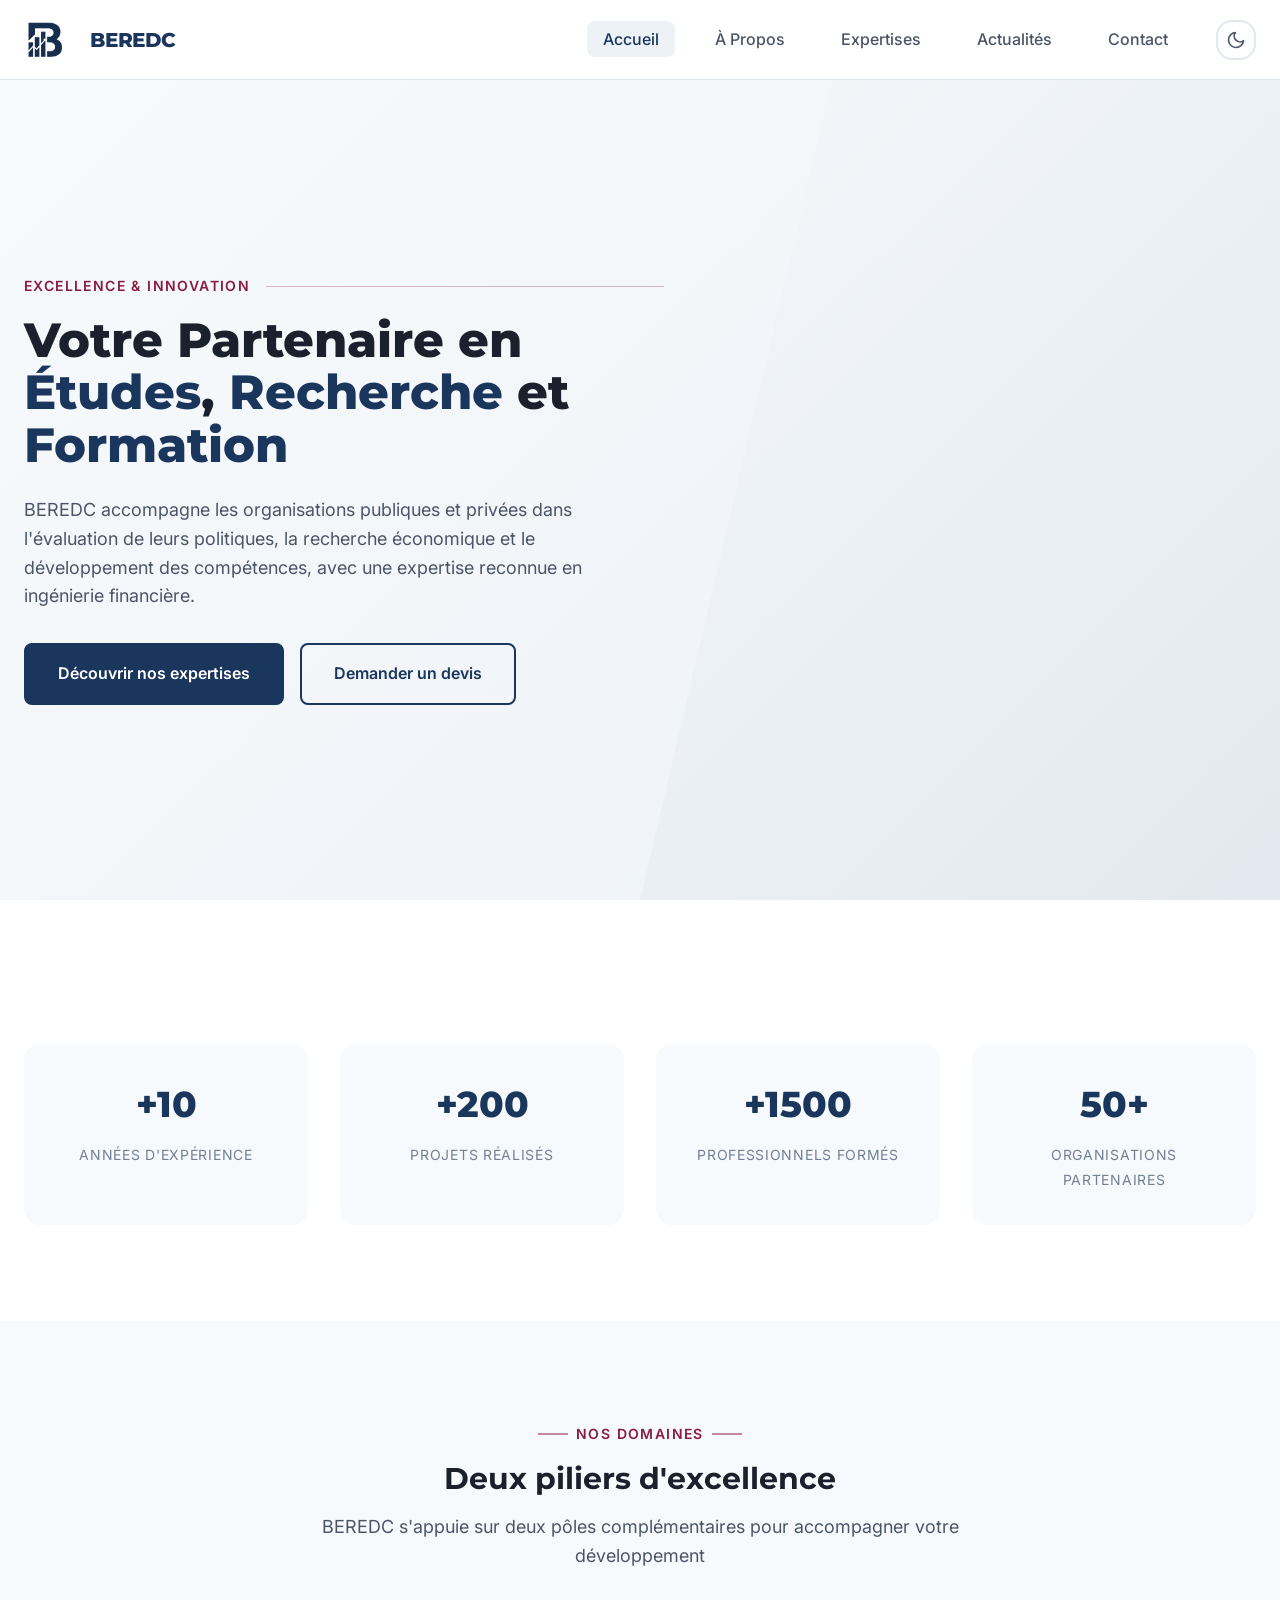
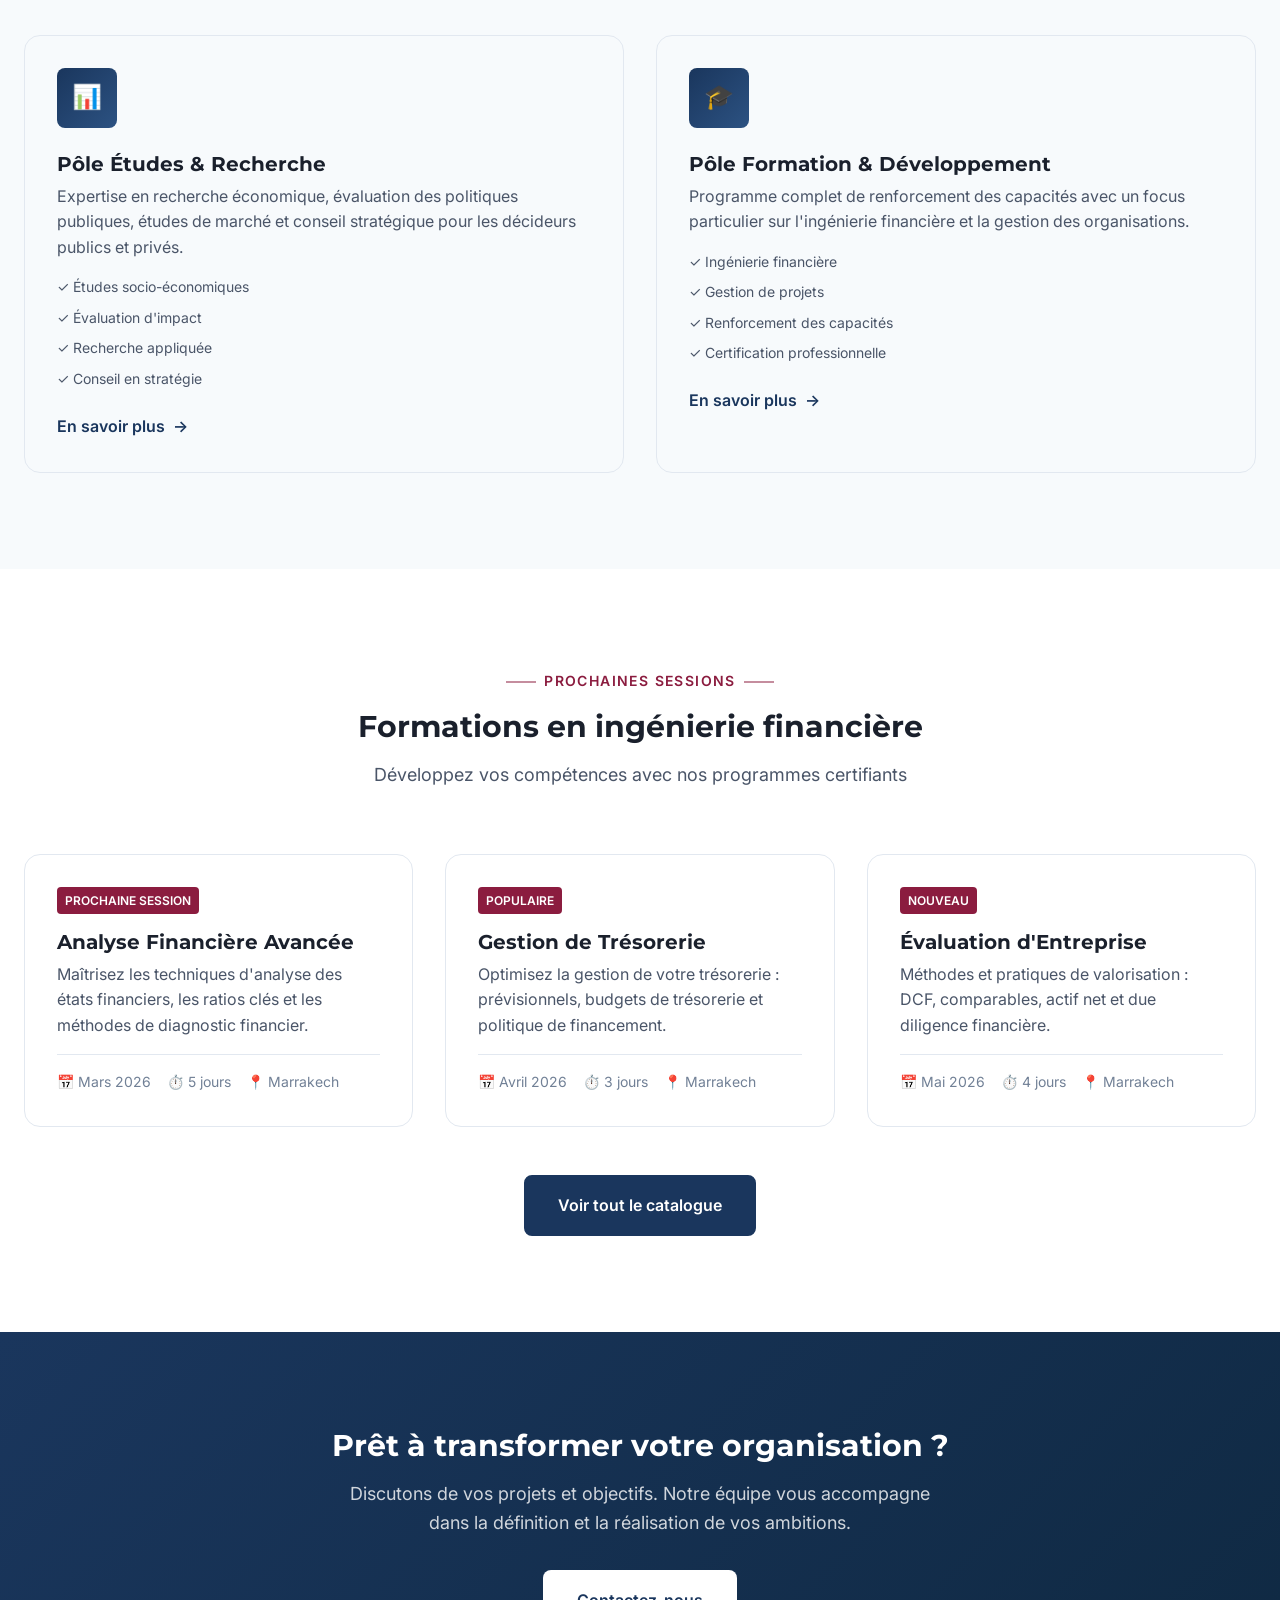
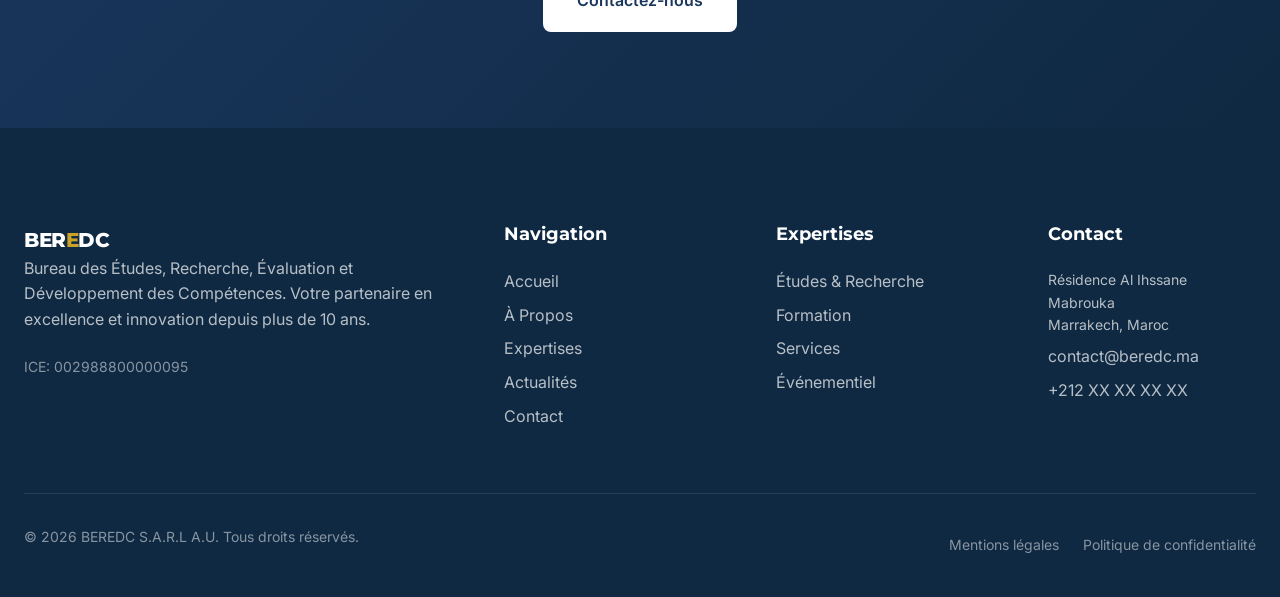
==== commit 852586a3: "Add BEREDC text next to logo with adaptive colors for light/dark mode" ====
--- a/index.html
+++ b/index.html
@@ -59,8 +59,9 @@
   <header class="header" role="banner">
     <div class="container header-inner">
       <a href="index.html" class="logo" aria-label="BEREDC - Page d'accueil">
-        <img src="light%20mode%20logo%20.png" alt="BEREDC" class="logo-img logo-light" width="150" height="50">
-        <img src="darkmodelogo%20.png" alt="BEREDC" class="logo-img logo-dark" width="150" height="50">
+        <img src="light%20mode%20logo%20.png" alt="" class="logo-img logo-light" width="150" height="50">
+        <img src="darkmodelogo%20.png" alt="" class="logo-img logo-dark" width="150" height="50">
+        <span class="logo-name">BEREDC</span>
       </a>
       
       <button class="mobile-menu-btn" id="mobile-menu-btn" aria-label="Menu de navigation" aria-expanded="false" aria-controls="main-nav">
--- a/css/styles.css
+++ b/css/styles.css
@@ -200,6 +200,16 @@
   object-fit: contain;
 }
 
+/* Logo name text - same color as logo in both modes */
+.logo-name {
+  font-family: var(--font-heading);
+  font-size: var(--text-xl);
+  font-weight: 800;
+  color: #1a365d; /* Dark blue from logo - visible on light backgrounds */
+  letter-spacing: -0.02em;
+  margin-left: var(--space-sm);
+}
+
 /* Logo for light theme (dark logo image) */
 .logo-light {
   display: block;
@@ -216,6 +226,10 @@
 
 [data-theme="dark"] .logo-dark {
   display: block;
+}
+
+[data-theme="dark"] .logo-name {
+  color: #ffffff; /* White for dark mode */
 }
 
 /* Fallback for browsers without JS */
@@ -225,6 +239,9 @@
   }
   html:not([data-theme]) .logo-dark {
     display: block;
+  }
+  html:not([data-theme]) .logo-name {
+    color: #ffffff;
   }
 }
 
@@ -301,7 +318,6 @@
   color: var(--text-primary);
   z-index: 1001;
   transition: all var(--transition-fast);
-  display: flex;
   align-items: center;
   gap: var(--space-sm);
   font-family: var(--font-primary);
